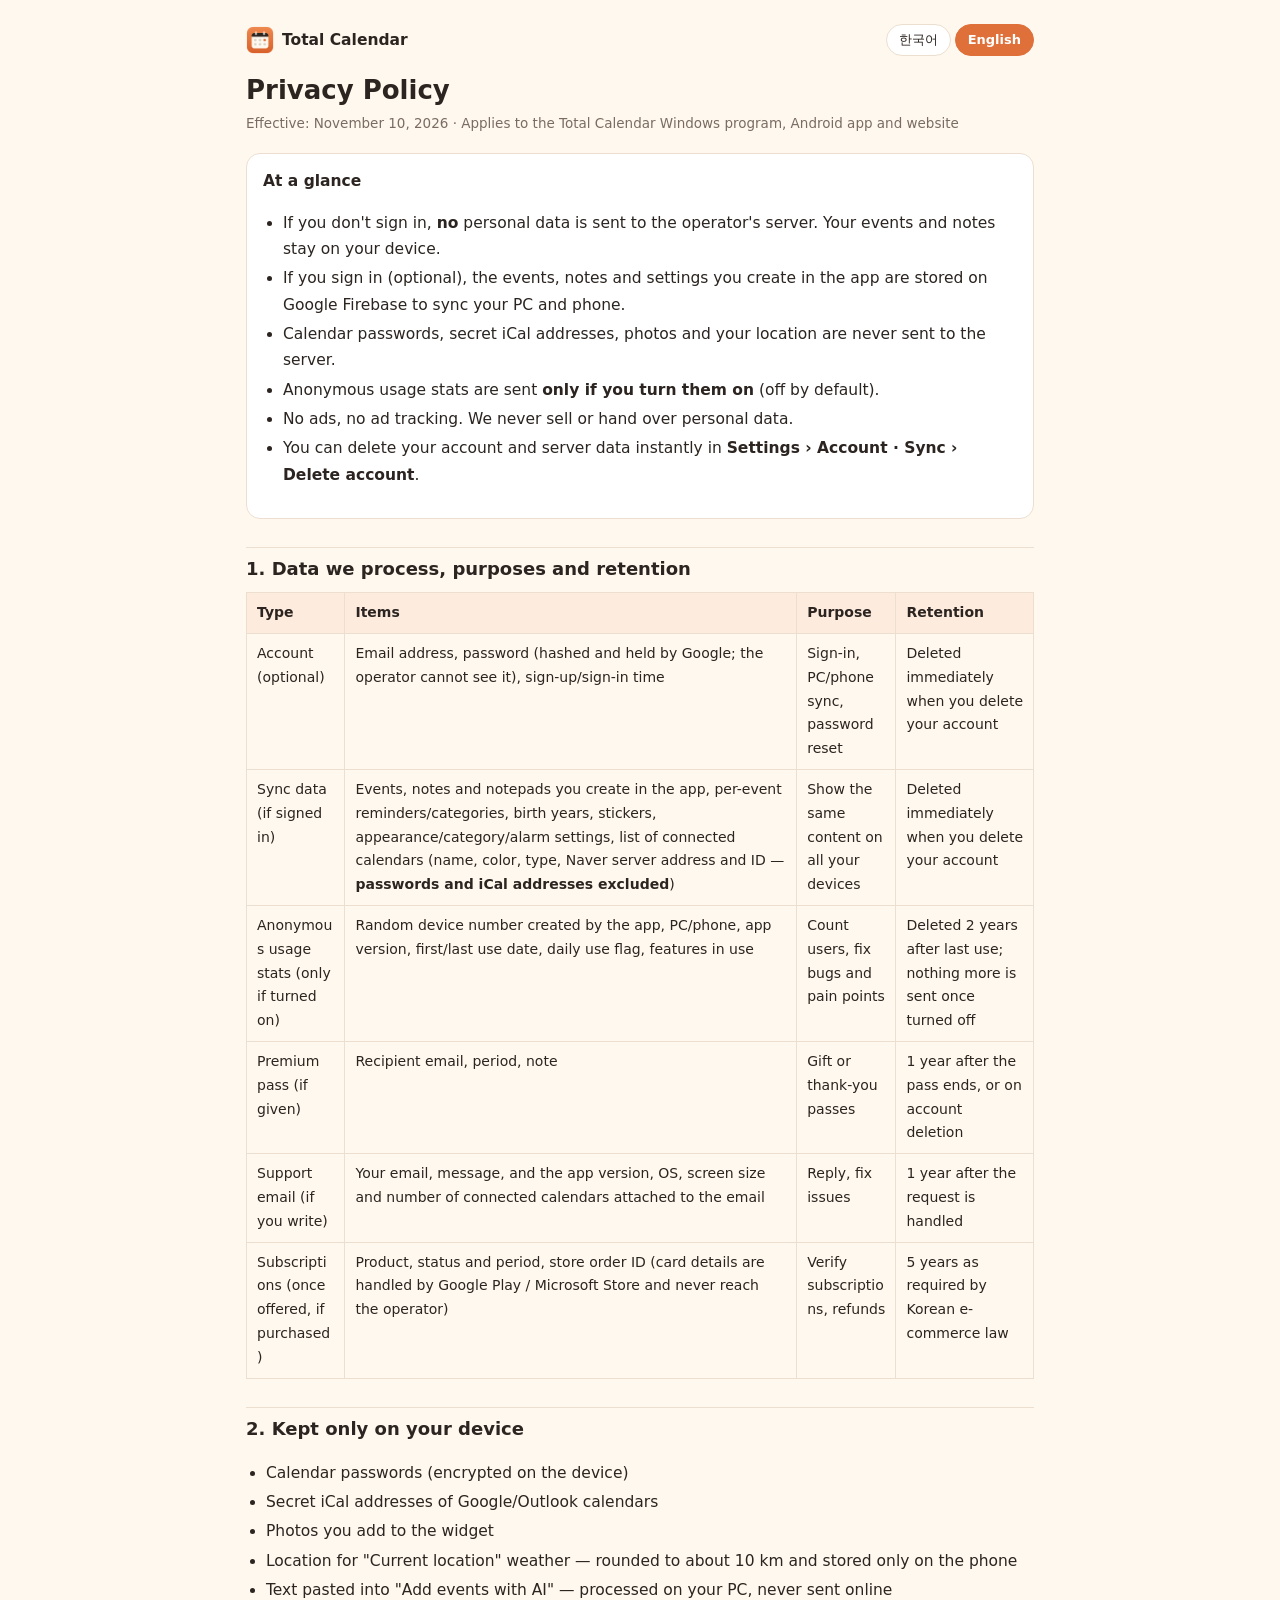
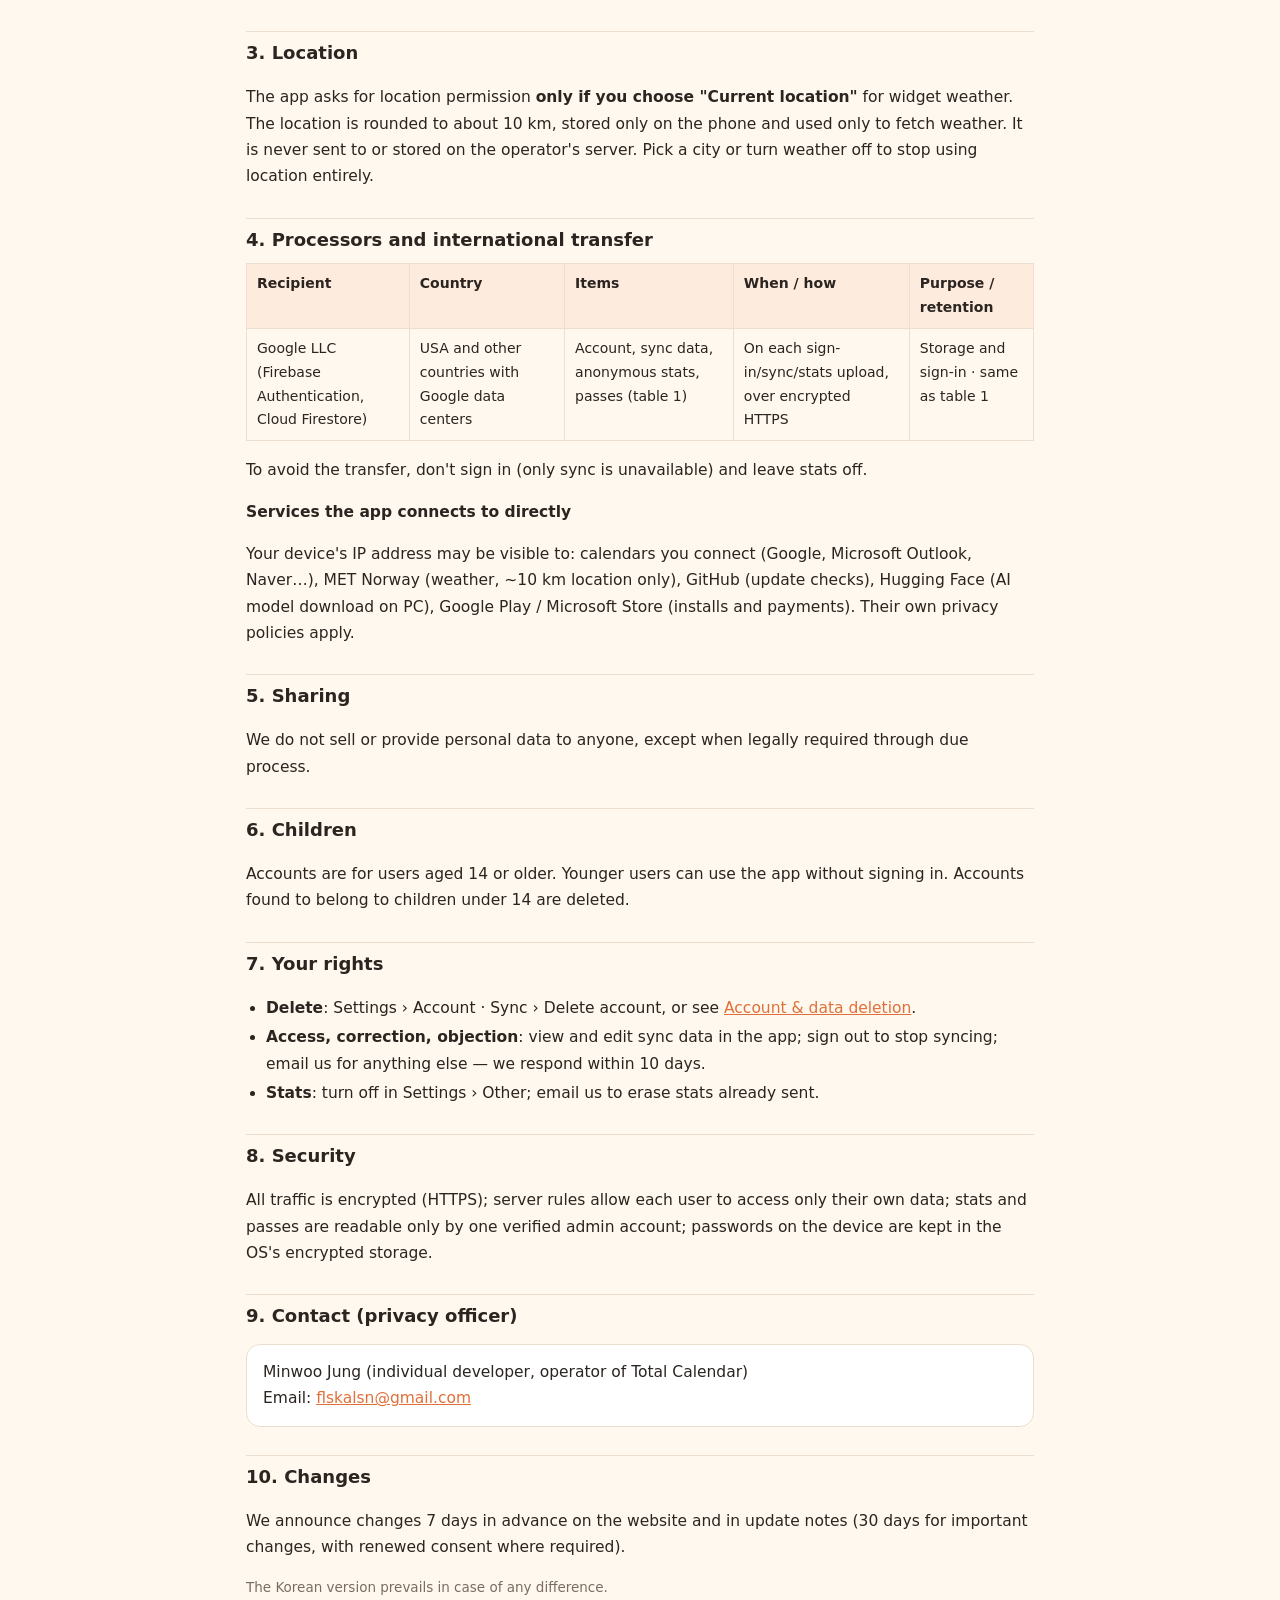
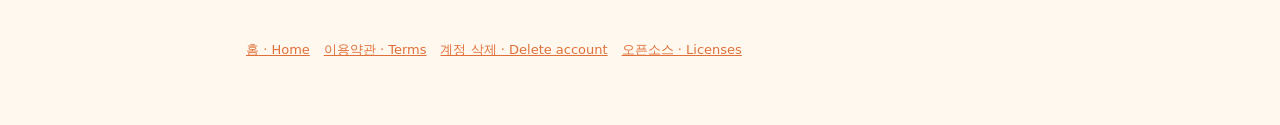
==== docs/privacy.html @ 37551807 "v1.9.39 / web 3.1.0: privacy policy, terms, deletion page, licenses; consent, account deletion, opt-" ====
<!doctype html>
<html lang="ko">
<head>
<meta charset="utf-8">
<meta name="viewport" content="width=device-width, initial-scale=1">
<title>개인정보 처리방침 · Total Calendar</title>
<link rel="icon" href="img/icon.png">
<link rel="stylesheet" href="policy.css">
</head>
<body>
<div class="wrap">
<header><a class="home" href="./"><img src="img/icon.png" alt="">Total Calendar</a><span class="sp"></span>
<div class="lang"><button type="button" data-set="ko">한국어</button><button type="button" data-set="en">English</button></div></header>

<!-- ============================== 한국어 ============================== -->
<article data-l="ko">
<h1>개인정보 처리방침</h1>
<p class="meta">시행일: 2026년 11월 10일 · 적용 대상: Total Calendar PC 프로그램(Windows), 휴대폰 앱(Android), 홈페이지</p>

<div class="card">
<b>한눈에 보기</b>
<ul>
<li>로그인하지 않으면 운영자 서버로 가는 개인정보는 <b>없습니다</b>. 일정·메모는 모두 내 기기 안에만 있어요.</li>
<li>로그인(선택)하면 PC·휴대폰을 맞추기 위해 내가 앱에서 만든 일정·메모·설정이 서버(Google Firebase)에 저장돼요.</li>
<li>캘린더 연결 비밀번호, iCal 비공개 주소, 사진, 위치는 서버로 보내지 않아요.</li>
<li>익명 사용 통계는 <b>직접 켠 경우에만</b> 보내요 (기본은 꺼짐).</li>
<li>광고와 광고 추적은 없고, 개인정보를 남에게 팔거나 넘기지 않아요.</li>
<li>앱 안 <b>설정 › 계정 · 동기화 › 계정 삭제</b>에서 언제든 계정과 서버 자료를 바로 지울 수 있어요.</li>
</ul>
</div>

<h2>1. 처리하는 개인정보와 목적, 보관 기간</h2>
<div class="tbl"><table class="stack">
<thead><tr><th>구분</th><th>항목</th><th>목적</th><th>보관 기간</th></tr></thead>
<tbody>
<tr><td data-h="구분">계정 (선택)</td><td data-h="항목">이메일 주소, 비밀번호(암호화되어 Google이 보관하며 운영자도 볼 수 없음), 가입·로그인 시각</td><td data-h="목적">로그인, PC·휴대폰 동기화, 비밀번호 찾기</td><td data-h="보관 기간">계정 삭제 시 즉시 삭제</td></tr>
<tr><td data-h="구분">동기화 자료 (로그인한 경우)</td><td data-h="항목">앱에서 직접 만든 일정·메모·메모장, 일정별 알림·카테고리, 태어난 해, 스티커, 꾸미기·카테고리·알람 설정, 캘린더 연결 목록(이름·색·종류, 네이버 연결의 서버 주소와 아이디 — <b>비밀번호와 iCal 주소는 제외</b>)</td><td data-h="목적">여러 기기에서 같은 내용을 보기</td><td data-h="보관 기간">계정 삭제 시 즉시 삭제</td></tr>
<tr><td data-h="구분">익명 사용 통계 (직접 켠 경우만)</td><td data-h="항목">앱이 만든 무작위 기기 번호, PC/휴대폰 구분, 앱 버전, 처음·마지막 사용 날짜, 날짜별 사용 여부, 켜 둔 기능(로그인 여부, 연결한 캘린더 종류, 알람 개수 등)</td><td data-h="목적">사용자 수 파악, 오류·불편 개선</td><td data-h="보관 기간">마지막 사용일로부터 2년 뒤 삭제, 끄면 그 뒤로는 보내지 않음</td></tr>
<tr><td data-h="구분">프리미엄 이용권 (받은 경우)</td><td data-h="항목">받는 사람 이메일, 이용 기간, 지급 메모</td><td data-h="목적">이벤트·감사 이용권 제공</td><td data-h="보관 기간">기간이 끝나고 1년 뒤 또는 계정 삭제 시 삭제</td></tr>
<tr><td data-h="구분">문의 메일 (보낸 경우)</td><td data-h="항목">보낸 사람 이메일, 내용, 메일에 자동으로 붙는 앱 버전·운영체제·화면 크기·연결한 캘린더 개수</td><td data-h="목적">답변, 오류 수정</td><td data-h="보관 기간">처리 완료 후 1년 뒤 삭제</td></tr>
<tr><td data-h="구분">유료 구독 (도입 후, 구매한 경우)</td><td data-h="항목">구독 상품, 구독 상태·기간, 스토어가 주는 주문 번호 (카드 번호 등 결제 정보는 Google Play·Microsoft Store가 처리하며 운영자는 받지 않음)</td><td data-h="목적">구독 확인, 환불 처리</td><td data-h="보관 기간">전자상거래법에 따라 5년</td></tr>
</tbody></table></div>

<h2>2. 서버로 보내지 않는 정보 (내 기기 안에만)</h2>
<ul>
<li>네이버 등 캘린더 연결 비밀번호 — 기기 안에서 암호화해 보관</li>
<li>Google·Outlook iCal 비공개 주소 — 그 주소만 알면 일정을 볼 수 있어서 서버에 올리지 않아요 (기기마다 한 번씩 넣어요)</li>
<li>위젯에 넣은 사진</li>
<li>'현재 위치' 날씨를 고른 경우의 위치 — 약 10km 단위(소수 첫째 자리)로 줄여서 기기 안에만 저장</li>
<li>'AI로 일정 등록'에 붙여넣은 글 — PC 안에서만 처리, 인터넷으로 보내지 않음</li>
</ul>

<h2>3. 위치정보</h2>
<p>휴대폰 위젯에서 날씨 지역을 <b>'현재 위치'로 직접 고른 경우에만</b> 위치 권한을 요청해요. 받은 위치는 약 10km 단위로 줄여 휴대폰 안에만 저장하고, 그 지역의 날씨를 받아 오는 데만 써요. 운영자 서버에는 보내지도 저장하지도 않아요. 날씨 지역을 도시로 고르거나 날씨를 끄면 위치를 전혀 쓰지 않아요. 휴대폰 설정에서 권한을 언제든 끌 수 있어요.</p>

<h2>4. 처리 위탁과 국외 이전</h2>
<p>로그인·동기화·통계·이용권 기능을 위해 아래 업체의 서비스를 써요. 이 정보는 국외 서버에 저장될 수 있어요.</p>
<div class="tbl"><table class="stack">
<thead><tr><th>받는 곳</th><th>이전되는 나라</th><th>항목</th><th>시기·방법</th><th>목적·보관 기간</th></tr></thead>
<tbody>
<tr><td data-h="받는 곳">Google LLC (Firebase Authentication, Cloud Firestore)<br><span class="note">연락처: firebase.google.com/support</span></td><td data-h="이전되는 나라">미국 등 Google 데이터센터 소재 국가</td><td data-h="항목">1번 표의 계정, 동기화 자료, 익명 사용 통계, 이용권</td><td data-h="시기·방법">로그인·동기화·통계 전송 때마다 암호화된 인터넷 통신(HTTPS)으로</td><td data-h="목적·보관 기간">저장·로그인 처리 · 1번 표의 보관 기간과 같음</td></tr>
</tbody></table></div>
<p>국외 이전을 원하지 않으면 로그인하지 않고(동기화만 쓸 수 없고 나머지 기능은 그대로), 익명 통계를 켜지 않으면 돼요.</p>

<h3>운영자를 거치지 않고 앱이 직접 연결하는 곳</h3>
<p>아래 서비스에는 앱이 직접 연결하며, 연결할 때 기기의 IP 주소 등 통신 정보가 그 서비스에 전달될 수 있어요. 각 서비스의 개인정보 처리방침이 적용돼요.</p>
<ul>
<li>사용자가 연결한 캘린더(Google·Microsoft Outlook·네이버 등) — 일정 읽기·쓰기</li>
<li>MET Norway (노르웨이 기상청, api.met.no) — 날씨 조회 (약 10km 단위 위치만)</li>
<li>GitHub (Microsoft) — 새 버전 확인·내려받기</li>
<li>Hugging Face — PC에서 AI 모델을 직접 내려받을 때</li>
<li>Google Play·Microsoft Store — 앱 설치와 결제(도입 시)</li>
</ul>

<h2>5. 제3자 제공</h2>
<p>개인정보를 다른 사람이나 회사에 제공하거나 팔지 않아요. 법에 따라 수사기관 등이 정당한 절차로 요구하는 경우만 예외예요.</p>

<h2>6. 만 14세 미만</h2>
<p>계정 가입은 만 14세 이상만 할 수 있어요. 만 14세 미만은 로그인 없이(동기화 없이) 이용해 주세요. 만 14세 미만의 계정이 확인되면 지체 없이 삭제해요.</p>

<h2>7. 내 권리와 행사 방법</h2>
<ul>
<li><b>삭제</b>: 앱 안 <b>설정 › 계정 · 동기화 › 계정 삭제</b>에서 바로 지울 수 있어요. 앱을 쓸 수 없으면 <a href="delete.html">계정·자료 삭제 안내</a>를 봐 주세요.</li>
<li><b>열람·정정·처리 정지</b>: 동기화 자료는 앱에서 직접 보고 고칠 수 있고, 로그아웃하면 동기화가 멈춰요. 그 밖의 요청은 아래 메일로 보내 주세요. 10일 안에 처리하고 결과를 알려 드려요.</li>
<li><b>익명 통계 중지</b>: 설정 › 기타에서 끄면 그 뒤로 보내지 않아요. 이미 보낸 기록 삭제를 원하면 메일로 알려 주세요.</li>
</ul>

<h2>8. 파기</h2>
<p>보관 기간이 끝나거나 삭제를 요청하면 지체 없이 서버에서 지우며, 지운 자료는 되살릴 수 없어요. 법에 따라 보관해야 하는 정보(유료 결제 기록)는 따로 분리해 그 기간만 보관해요.</p>

<h2>9. 안전 조치</h2>
<ul>
<li>모든 통신은 암호화(HTTPS)</li>
<li>서버 접근 규칙으로 본인 자료는 본인만 읽고 쓸 수 있게 제한, 통계·이용권 열람은 인증된 관리자 계정 1개로 제한</li>
<li>기기 안 비밀번호는 운영체제의 암호화 저장소에 보관</li>
</ul>

<h2>10. 자동 수집 장치</h2>
<p>앱은 광고 식별자나 쿠키를 쓰지 않아요. 홈페이지는 GitHub Pages로 운영되며, 운영자는 방문 기록을 따로 모으지 않아요(GitHub가 보안을 위해 접속 기록을 남길 수 있어요).</p>

<h2>11. 개인정보 보호책임자</h2>
<div class="card">성명: 정민우 (개인 개발자, Total Calendar 운영자)<br>이메일: <a href="mailto:flskalsn@gmail.com">flskalsn@gmail.com</a></div>
<p>개인정보 침해에 대한 상담이 필요하면 아래 기관에도 문의할 수 있어요.</p>
<ul class="note">
<li>개인정보침해신고센터 (privacy.kisa.or.kr / 국번 없이 118)</li>
<li>개인정보분쟁조정위원회 (kopico.go.kr / 1833-6972)</li>
<li>대검찰청 (spo.go.kr / 1301), 경찰청 (ecrm.police.go.kr / 182)</li>
</ul>

<h2>12. 방침 변경</h2>
<p>이 방침을 바꾸면 시행 7일 전에 홈페이지와 앱 업데이트 안내로 알려 드려요. 수집 항목이 늘어나는 등 중요한 변경은 30일 전에 알리고, 필요하면 다시 동의를 받아요.</p>
</article>

<!-- ============================== English ============================== -->
<article data-l="en">
<h1>Privacy Policy</h1>
<p class="meta">Effective: November 10, 2026 · Applies to the Total Calendar Windows program, Android app and website</p>

<div class="card">
<b>At a glance</b>
<ul>
<li>If you don't sign in, <b>no</b> personal data is sent to the operator's server. Your events and notes stay on your device.</li>
<li>If you sign in (optional), the events, notes and settings you create in the app are stored on Google Firebase to sync your PC and phone.</li>
<li>Calendar passwords, secret iCal addresses, photos and your location are never sent to the server.</li>
<li>Anonymous usage stats are sent <b>only if you turn them on</b> (off by default).</li>
<li>No ads, no ad tracking. We never sell or hand over personal data.</li>
<li>You can delete your account and server data instantly in <b>Settings › Account · Sync › Delete account</b>.</li>
</ul>
</div>

<h2>1. Data we process, purposes and retention</h2>
<div class="tbl"><table class="stack">
<thead><tr><th>Type</th><th>Items</th><th>Purpose</th><th>Retention</th></tr></thead>
<tbody>
<tr><td data-h="Type">Account (optional)</td><td data-h="Items">Email address, password (hashed and held by Google; the operator cannot see it), sign-up/sign-in time</td><td data-h="Purpose">Sign-in, PC/phone sync, password reset</td><td data-h="Retention">Deleted immediately when you delete your account</td></tr>
<tr><td data-h="Type">Sync data (if signed in)</td><td data-h="Items">Events, notes and notepads you create in the app, per-event reminders/categories, birth years, stickers, appearance/category/alarm settings, list of connected calendars (name, color, type, Naver server address and ID — <b>passwords and iCal addresses excluded</b>)</td><td data-h="Purpose">Show the same content on all your devices</td><td data-h="Retention">Deleted immediately when you delete your account</td></tr>
<tr><td data-h="Type">Anonymous usage stats (only if turned on)</td><td data-h="Items">Random device number created by the app, PC/phone, app version, first/last use date, daily use flag, features in use</td><td data-h="Purpose">Count users, fix bugs and pain points</td><td data-h="Retention">Deleted 2 years after last use; nothing more is sent once turned off</td></tr>
<tr><td data-h="Type">Premium pass (if given)</td><td data-h="Items">Recipient email, period, note</td><td data-h="Purpose">Gift or thank-you passes</td><td data-h="Retention">1 year after the pass ends, or on account deletion</td></tr>
<tr><td data-h="Type">Support email (if you write)</td><td data-h="Items">Your email, message, and the app version, OS, screen size and number of connected calendars attached to the email</td><td data-h="Purpose">Reply, fix issues</td><td data-h="Retention">1 year after the request is handled</td></tr>
<tr><td data-h="Type">Subscriptions (once offered, if purchased)</td><td data-h="Items">Product, status and period, store order ID (card details are handled by Google Play / Microsoft Store and never reach the operator)</td><td data-h="Purpose">Verify subscriptions, refunds</td><td data-h="Retention">5 years as required by Korean e-commerce law</td></tr>
</tbody></table></div>

<h2>2. Kept only on your device</h2>
<ul>
<li>Calendar passwords (encrypted on the device)</li>
<li>Secret iCal addresses of Google/Outlook calendars</li>
<li>Photos you add to the widget</li>
<li>Location for "Current location" weather — rounded to about 10 km and stored only on the phone</li>
<li>Text pasted into "Add events with AI" — processed on your PC, never sent online</li>
</ul>

<h2>3. Location</h2>
<p>The app asks for location permission <b>only if you choose "Current location"</b> for widget weather. The location is rounded to about 10 km, stored only on the phone and used only to fetch weather. It is never sent to or stored on the operator's server. Pick a city or turn weather off to stop using location entirely.</p>

<h2>4. Processors and international transfer</h2>
<div class="tbl"><table class="stack">
<thead><tr><th>Recipient</th><th>Country</th><th>Items</th><th>When / how</th><th>Purpose / retention</th></tr></thead>
<tbody>
<tr><td data-h="Recipient">Google LLC (Firebase Authentication, Cloud Firestore)</td><td data-h="Country">USA and other countries with Google data centers</td><td data-h="Items">Account, sync data, anonymous stats, passes (table 1)</td><td data-h="When / how">On each sign-in/sync/stats upload, over encrypted HTTPS</td><td data-h="Purpose / retention">Storage and sign-in · same as table 1</td></tr>
</tbody></table></div>
<p>To avoid the transfer, don't sign in (only sync is unavailable) and leave stats off.</p>
<h3>Services the app connects to directly</h3>
<p>Your device's IP address may be visible to: calendars you connect (Google, Microsoft Outlook, Naver…), MET Norway (weather, ~10 km location only), GitHub (update checks), Hugging Face (AI model download on PC), Google Play / Microsoft Store (installs and payments). Their own privacy policies apply.</p>

<h2>5. Sharing</h2>
<p>We do not sell or provide personal data to anyone, except when legally required through due process.</p>
<h2>6. Children</h2>
<p>Accounts are for users aged 14 or older. Younger users can use the app without signing in. Accounts found to belong to children under 14 are deleted.</p>
<h2>7. Your rights</h2>
<ul>
<li><b>Delete</b>: Settings › Account · Sync › Delete account, or see <a href="delete.html">Account &amp; data deletion</a>.</li>
<li><b>Access, correction, objection</b>: view and edit sync data in the app; sign out to stop syncing; email us for anything else — we respond within 10 days.</li>
<li><b>Stats</b>: turn off in Settings › Other; email us to erase stats already sent.</li>
</ul>
<h2>8. Security</h2>
<p>All traffic is encrypted (HTTPS); server rules allow each user to access only their own data; stats and passes are readable only by one verified admin account; passwords on the device are kept in the OS's encrypted storage.</p>
<h2>9. Contact (privacy officer)</h2>
<div class="card">Minwoo Jung (individual developer, operator of Total Calendar)<br>Email: <a href="mailto:flskalsn@gmail.com">flskalsn@gmail.com</a></div>
<h2>10. Changes</h2>
<p>We announce changes 7 days in advance on the website and in update notes (30 days for important changes, with renewed consent where required).</p>
<p class="note">The Korean version prevails in case of any difference.</p>
</article>

<footer><a href="./">홈 · Home</a><a href="terms.html">이용약관 · Terms</a><a href="delete.html">계정 삭제 · Delete account</a><a href="licenses.html">오픈소스 · Licenses</a></footer>
</div>
<script src="policy.js"></script>
</body>
</html>
---- docs/policy.css ----
:root{--bg:#FFF8EE;--card:#fff;--ink:#2B2420;--sub:#7a6c62;--line:#ecdfcf;--acc:#E0703A}
@media (prefers-color-scheme:dark){:root:not([data-theme="light"]){--bg:#1f1b18;--card:#2a2522;--ink:#f3ece4;--sub:#b5a89c;--line:#3b342f}}
*{box-sizing:border-box}html{-webkit-text-size-adjust:100%}
body{margin:0;background:var(--bg);color:var(--ink);font-family:"Pretendard Variable",Pretendard,"Noto Sans KR",system-ui,sans-serif;line-height:1.7;font-size:15.5px}
.wrap{max-width:820px;margin:0 auto;padding:24px 16px 64px}
header{display:flex;align-items:center;gap:10px;flex-wrap:wrap;margin-bottom:8px}
header a.home{display:flex;align-items:center;gap:8px;color:inherit;text-decoration:none;font-weight:800}
header img{width:28px;height:28px;border-radius:8px}
.sp{flex:1}
.lang{display:flex;gap:4px}.lang button{border:1px solid var(--line);background:var(--card);color:var(--ink);border-radius:999px;padding:4px 12px;font:inherit;font-size:13px;cursor:pointer}
.lang button.on{background:var(--acc);border-color:var(--acc);color:#fff;font-weight:700}
h1{font-size:26px;margin:18px 0 4px;line-height:1.3}
.meta{color:var(--sub);font-size:13.5px;margin:0 0 18px}
h2{font-size:18px;margin:28px 0 8px;padding-top:6px;border-top:1px solid var(--line)}
h3{font-size:15.5px;margin:16px 0 4px}
.card{background:var(--card);border:1px solid var(--line);border-radius:14px;padding:14px 16px;margin:12px 0}
.tbl{width:100%;overflow-x:auto}
table{border-collapse:collapse;width:100%;font-size:14px;min-width:0}
th,td{border:1px solid var(--line);padding:8px 10px;vertical-align:top;text-align:left;word-break:keep-all;overflow-wrap:anywhere}
th{background:color-mix(in srgb,var(--acc) 9%,transparent);font-weight:700}
@media (max-width:620px){table.stack,table.stack tbody,table.stack tr,table.stack td{display:block;width:100%}table.stack thead{display:none}table.stack tr{border:1px solid var(--line);border-radius:10px;margin:0 0 10px;overflow:hidden}table.stack td{border:0;border-bottom:1px solid var(--line)}table.stack td:last-child{border-bottom:0}table.stack td::before{content:attr(data-h);display:block;font-size:12px;color:var(--sub);font-weight:700}}
ul,ol{padding-left:20px}li{margin:3px 0}
a{color:var(--acc)}
.note{color:var(--sub);font-size:13.5px}
.big{display:inline-block;background:var(--acc);color:#fff;text-decoration:none;font-weight:700;border-radius:12px;padding:10px 18px;margin:6px 0}
footer{margin-top:40px;color:var(--sub);font-size:13px;display:flex;gap:14px;flex-wrap:wrap}
[data-l]{display:none}[data-l].show{display:block}
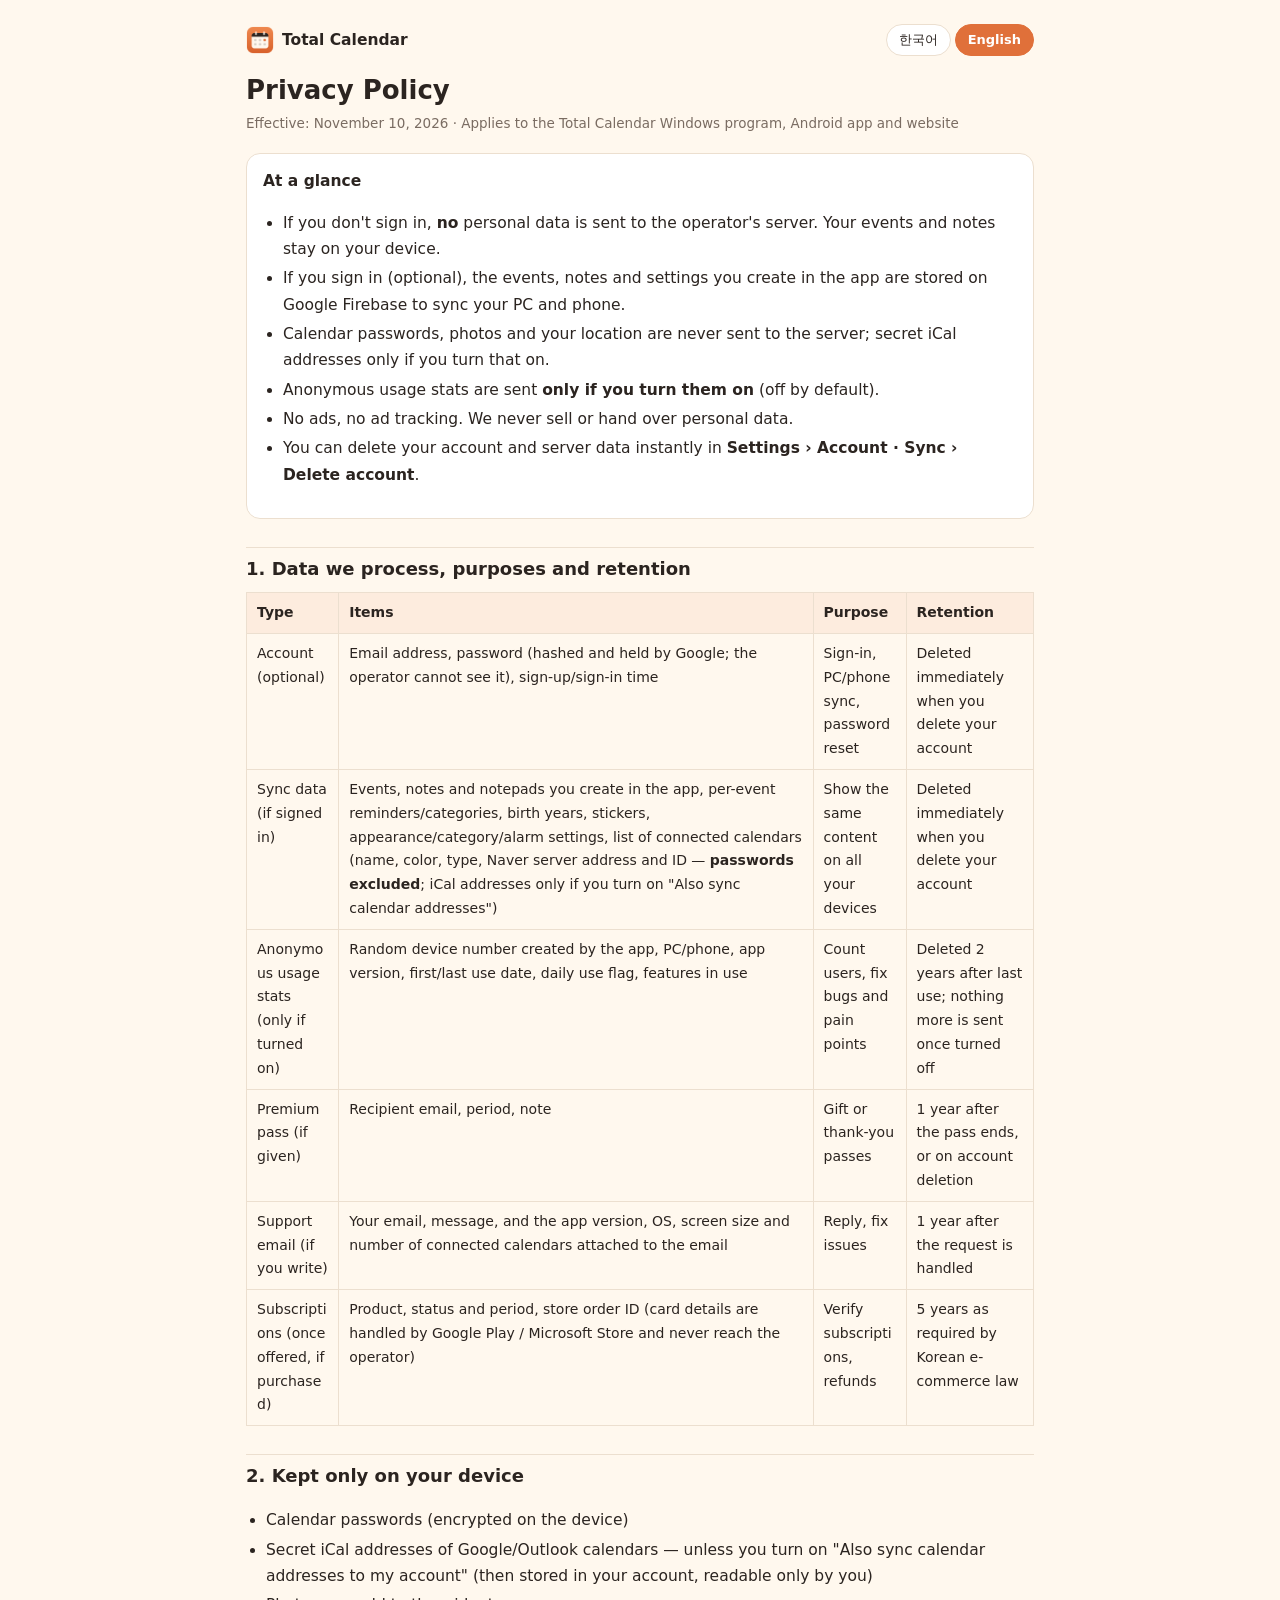
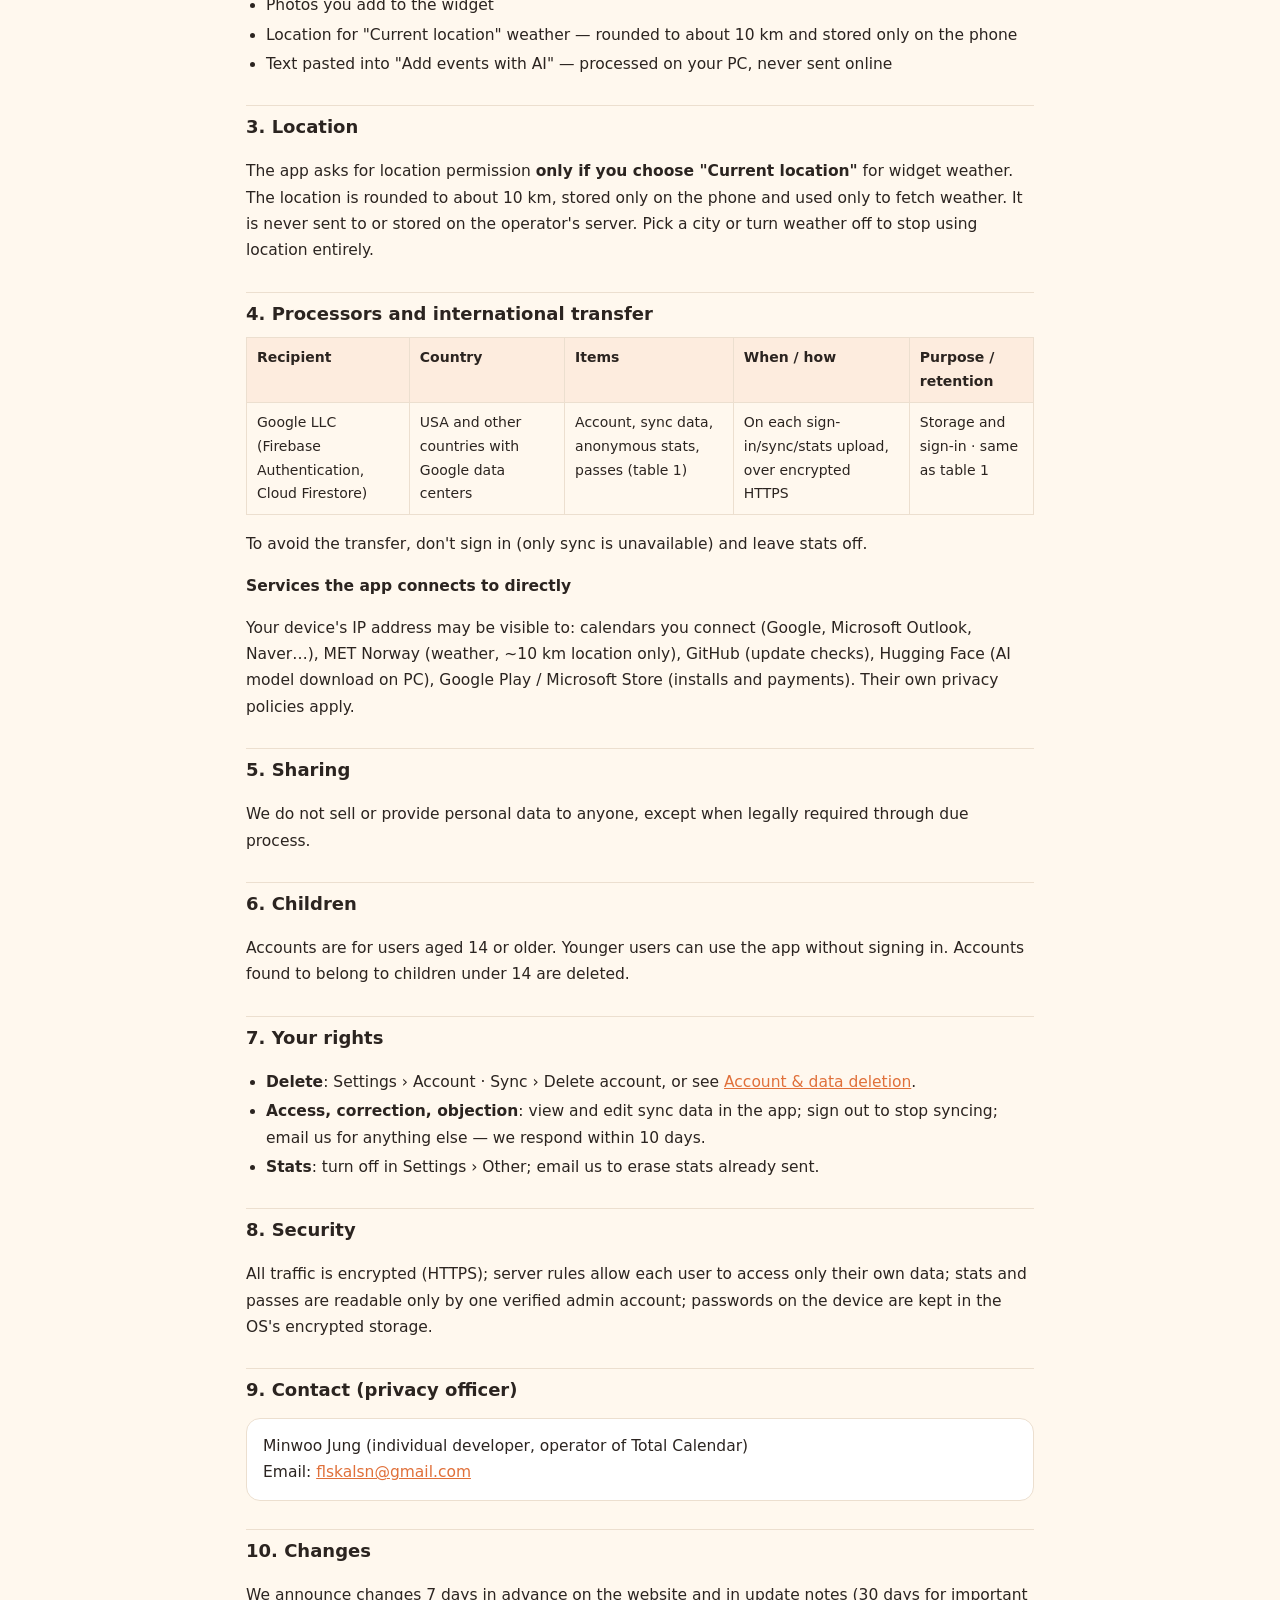
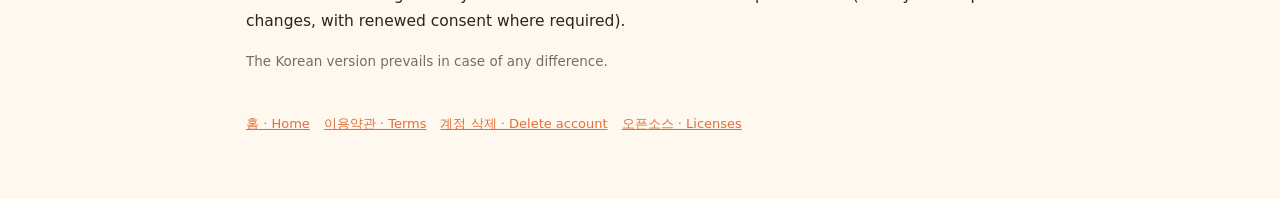
==== commit d74f7f7b: "v1.9.40 / web 3.1.1: optional calendar address sync; privacy policy updated Co-Authored-By: Claude O" ====
--- a/docs/privacy.html
+++ b/docs/privacy.html
@@ -22,7 +22,7 @@
 <ul>
 <li>로그인하지 않으면 운영자 서버로 가는 개인정보는 <b>없습니다</b>. 일정·메모는 모두 내 기기 안에만 있어요.</li>
 <li>로그인(선택)하면 PC·휴대폰을 맞추기 위해 내가 앱에서 만든 일정·메모·설정이 서버(Google Firebase)에 저장돼요.</li>
-<li>캘린더 연결 비밀번호, iCal 비공개 주소, 사진, 위치는 서버로 보내지 않아요.</li>
+<li>캘린더 연결 비밀번호, 사진, 위치는 서버로 보내지 않아요. iCal 비공개 주소도 직접 켜지 않으면 보내지 않아요.</li>
 <li>익명 사용 통계는 <b>직접 켠 경우에만</b> 보내요 (기본은 꺼짐).</li>
 <li>광고와 광고 추적은 없고, 개인정보를 남에게 팔거나 넘기지 않아요.</li>
 <li>앱 안 <b>설정 › 계정 · 동기화 › 계정 삭제</b>에서 언제든 계정과 서버 자료를 바로 지울 수 있어요.</li>
@@ -34,7 +34,7 @@
 <thead><tr><th>구분</th><th>항목</th><th>목적</th><th>보관 기간</th></tr></thead>
 <tbody>
 <tr><td data-h="구분">계정 (선택)</td><td data-h="항목">이메일 주소, 비밀번호(암호화되어 Google이 보관하며 운영자도 볼 수 없음), 가입·로그인 시각</td><td data-h="목적">로그인, PC·휴대폰 동기화, 비밀번호 찾기</td><td data-h="보관 기간">계정 삭제 시 즉시 삭제</td></tr>
-<tr><td data-h="구분">동기화 자료 (로그인한 경우)</td><td data-h="항목">앱에서 직접 만든 일정·메모·메모장, 일정별 알림·카테고리, 태어난 해, 스티커, 꾸미기·카테고리·알람 설정, 캘린더 연결 목록(이름·색·종류, 네이버 연결의 서버 주소와 아이디 — <b>비밀번호와 iCal 주소는 제외</b>)</td><td data-h="목적">여러 기기에서 같은 내용을 보기</td><td data-h="보관 기간">계정 삭제 시 즉시 삭제</td></tr>
+<tr><td data-h="구분">동기화 자료 (로그인한 경우)</td><td data-h="항목">앱에서 직접 만든 일정·메모·메모장, 일정별 알림·카테고리, 태어난 해, 스티커, 꾸미기·카테고리·알람 설정, 캘린더 연결 목록(이름·색·종류, 네이버 연결의 서버 주소와 아이디 — <b>비밀번호는 제외</b>, iCal 주소는 '캘린더 주소도 내 계정으로 동기화'를 직접 켠 경우에만 포함)</td><td data-h="목적">여러 기기에서 같은 내용을 보기</td><td data-h="보관 기간">계정 삭제 시 즉시 삭제</td></tr>
 <tr><td data-h="구분">익명 사용 통계 (직접 켠 경우만)</td><td data-h="항목">앱이 만든 무작위 기기 번호, PC/휴대폰 구분, 앱 버전, 처음·마지막 사용 날짜, 날짜별 사용 여부, 켜 둔 기능(로그인 여부, 연결한 캘린더 종류, 알람 개수 등)</td><td data-h="목적">사용자 수 파악, 오류·불편 개선</td><td data-h="보관 기간">마지막 사용일로부터 2년 뒤 삭제, 끄면 그 뒤로는 보내지 않음</td></tr>
 <tr><td data-h="구분">프리미엄 이용권 (받은 경우)</td><td data-h="항목">받는 사람 이메일, 이용 기간, 지급 메모</td><td data-h="목적">이벤트·감사 이용권 제공</td><td data-h="보관 기간">기간이 끝나고 1년 뒤 또는 계정 삭제 시 삭제</td></tr>
 <tr><td data-h="구분">문의 메일 (보낸 경우)</td><td data-h="항목">보낸 사람 이메일, 내용, 메일에 자동으로 붙는 앱 버전·운영체제·화면 크기·연결한 캘린더 개수</td><td data-h="목적">답변, 오류 수정</td><td data-h="보관 기간">처리 완료 후 1년 뒤 삭제</td></tr>
@@ -44,7 +44,7 @@
 <h2>2. 서버로 보내지 않는 정보 (내 기기 안에만)</h2>
 <ul>
 <li>네이버 등 캘린더 연결 비밀번호 — 기기 안에서 암호화해 보관</li>
-<li>Google·Outlook iCal 비공개 주소 — 그 주소만 알면 일정을 볼 수 있어서 서버에 올리지 않아요 (기기마다 한 번씩 넣어요)</li>
+<li>Google·Outlook iCal 비공개 주소 — 그 주소만 알면 일정을 볼 수 있어서 기본으로는 서버에 올리지 않아요. 설정에서 '캘린더 주소도 내 계정으로 동기화'를 켠 경우에만 내 계정(본인만 읽기 가능)에 저장돼요</li>
 <li>위젯에 넣은 사진</li>
 <li>'현재 위치' 날씨를 고른 경우의 위치 — 약 10km 단위(소수 첫째 자리)로 줄여서 기기 안에만 저장</li>
 <li>'AI로 일정 등록'에 붙여넣은 글 — PC 안에서만 처리, 인터넷으로 보내지 않음</li>
@@ -121,7 +121,7 @@
 <ul>
 <li>If you don't sign in, <b>no</b> personal data is sent to the operator's server. Your events and notes stay on your device.</li>
 <li>If you sign in (optional), the events, notes and settings you create in the app are stored on Google Firebase to sync your PC and phone.</li>
-<li>Calendar passwords, secret iCal addresses, photos and your location are never sent to the server.</li>
+<li>Calendar passwords, photos and your location are never sent to the server; secret iCal addresses only if you turn that on.</li>
 <li>Anonymous usage stats are sent <b>only if you turn them on</b> (off by default).</li>
 <li>No ads, no ad tracking. We never sell or hand over personal data.</li>
 <li>You can delete your account and server data instantly in <b>Settings › Account · Sync › Delete account</b>.</li>
@@ -133,7 +133,7 @@
 <thead><tr><th>Type</th><th>Items</th><th>Purpose</th><th>Retention</th></tr></thead>
 <tbody>
 <tr><td data-h="Type">Account (optional)</td><td data-h="Items">Email address, password (hashed and held by Google; the operator cannot see it), sign-up/sign-in time</td><td data-h="Purpose">Sign-in, PC/phone sync, password reset</td><td data-h="Retention">Deleted immediately when you delete your account</td></tr>
-<tr><td data-h="Type">Sync data (if signed in)</td><td data-h="Items">Events, notes and notepads you create in the app, per-event reminders/categories, birth years, stickers, appearance/category/alarm settings, list of connected calendars (name, color, type, Naver server address and ID — <b>passwords and iCal addresses excluded</b>)</td><td data-h="Purpose">Show the same content on all your devices</td><td data-h="Retention">Deleted immediately when you delete your account</td></tr>
+<tr><td data-h="Type">Sync data (if signed in)</td><td data-h="Items">Events, notes and notepads you create in the app, per-event reminders/categories, birth years, stickers, appearance/category/alarm settings, list of connected calendars (name, color, type, Naver server address and ID — <b>passwords excluded</b>; iCal addresses only if you turn on "Also sync calendar addresses")</td><td data-h="Purpose">Show the same content on all your devices</td><td data-h="Retention">Deleted immediately when you delete your account</td></tr>
 <tr><td data-h="Type">Anonymous usage stats (only if turned on)</td><td data-h="Items">Random device number created by the app, PC/phone, app version, first/last use date, daily use flag, features in use</td><td data-h="Purpose">Count users, fix bugs and pain points</td><td data-h="Retention">Deleted 2 years after last use; nothing more is sent once turned off</td></tr>
 <tr><td data-h="Type">Premium pass (if given)</td><td data-h="Items">Recipient email, period, note</td><td data-h="Purpose">Gift or thank-you passes</td><td data-h="Retention">1 year after the pass ends, or on account deletion</td></tr>
 <tr><td data-h="Type">Support email (if you write)</td><td data-h="Items">Your email, message, and the app version, OS, screen size and number of connected calendars attached to the email</td><td data-h="Purpose">Reply, fix issues</td><td data-h="Retention">1 year after the request is handled</td></tr>
@@ -143,7 +143,7 @@
 <h2>2. Kept only on your device</h2>
 <ul>
 <li>Calendar passwords (encrypted on the device)</li>
-<li>Secret iCal addresses of Google/Outlook calendars</li>
+<li>Secret iCal addresses of Google/Outlook calendars — unless you turn on "Also sync calendar addresses to my account" (then stored in your account, readable only by you)</li>
 <li>Photos you add to the widget</li>
 <li>Location for "Current location" weather — rounded to about 10 km and stored only on the phone</li>
 <li>Text pasted into "Add events with AI" — processed on your PC, never sent online</li>
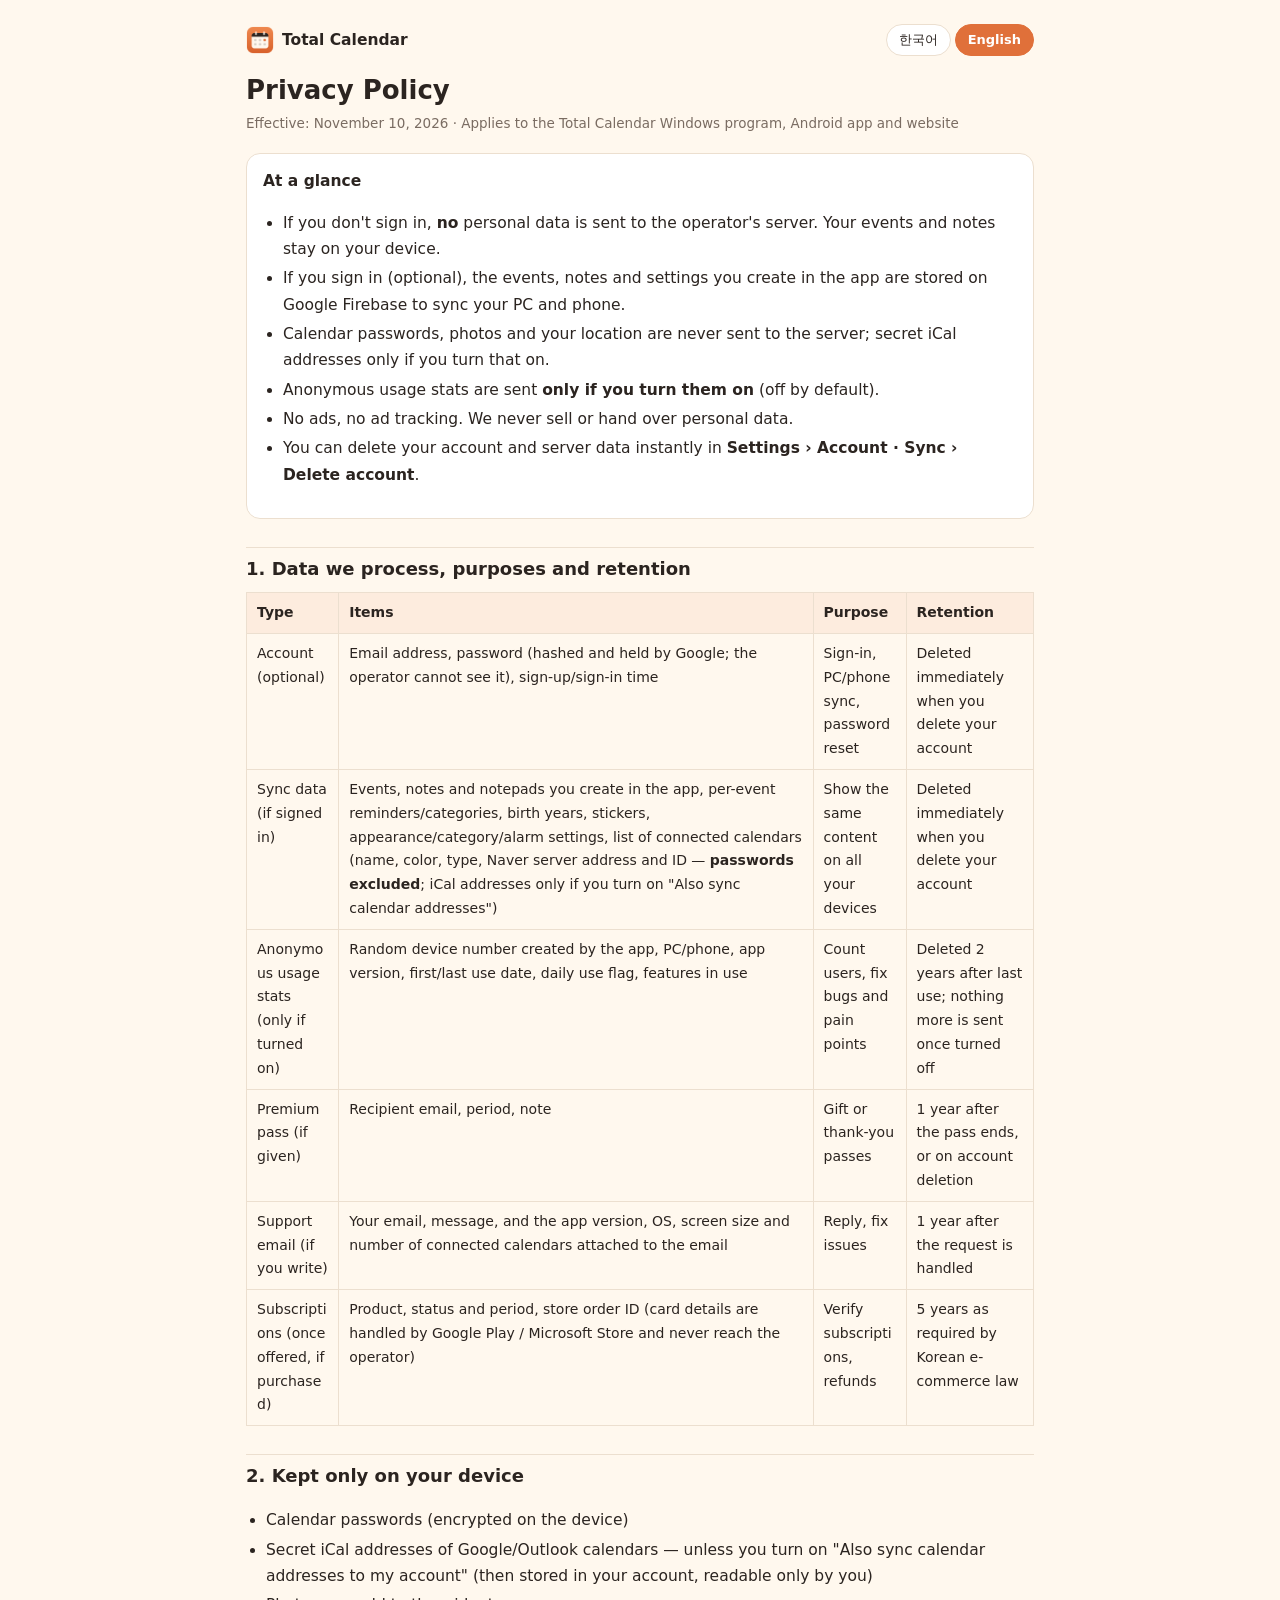
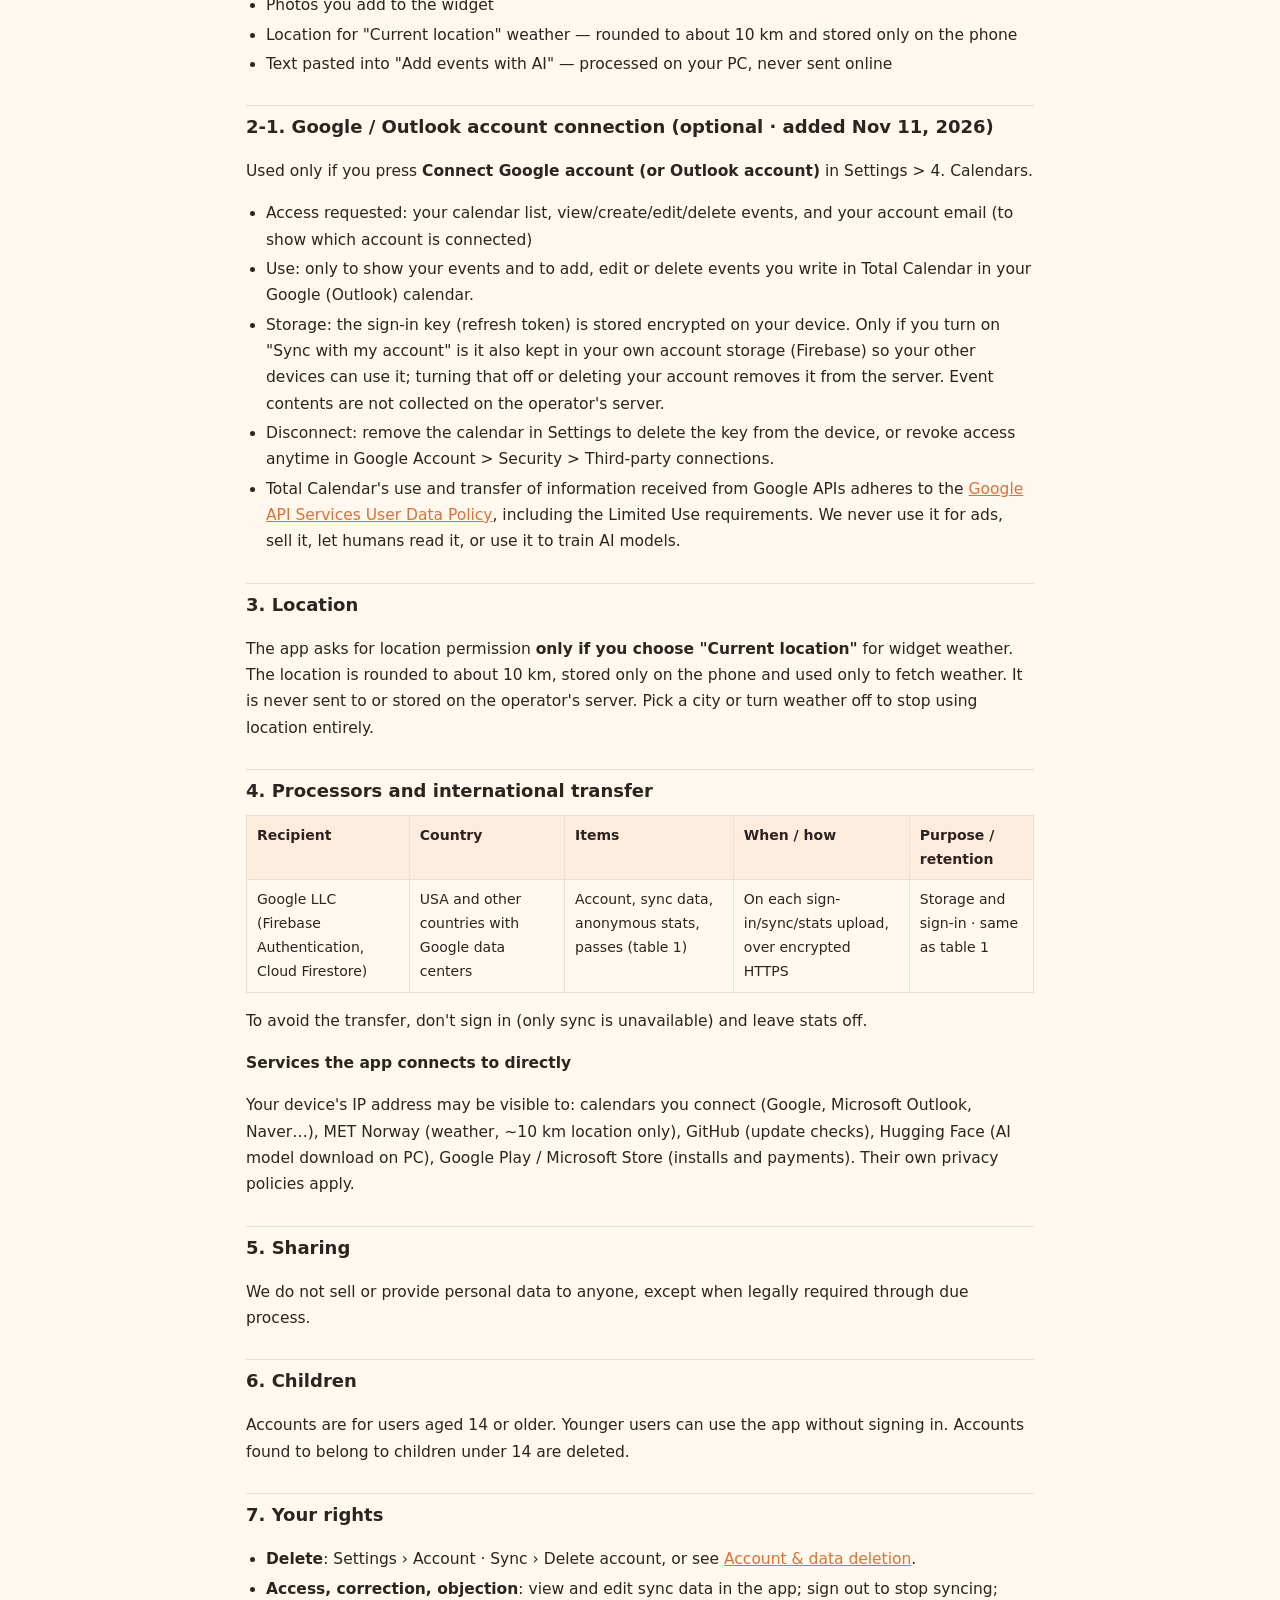
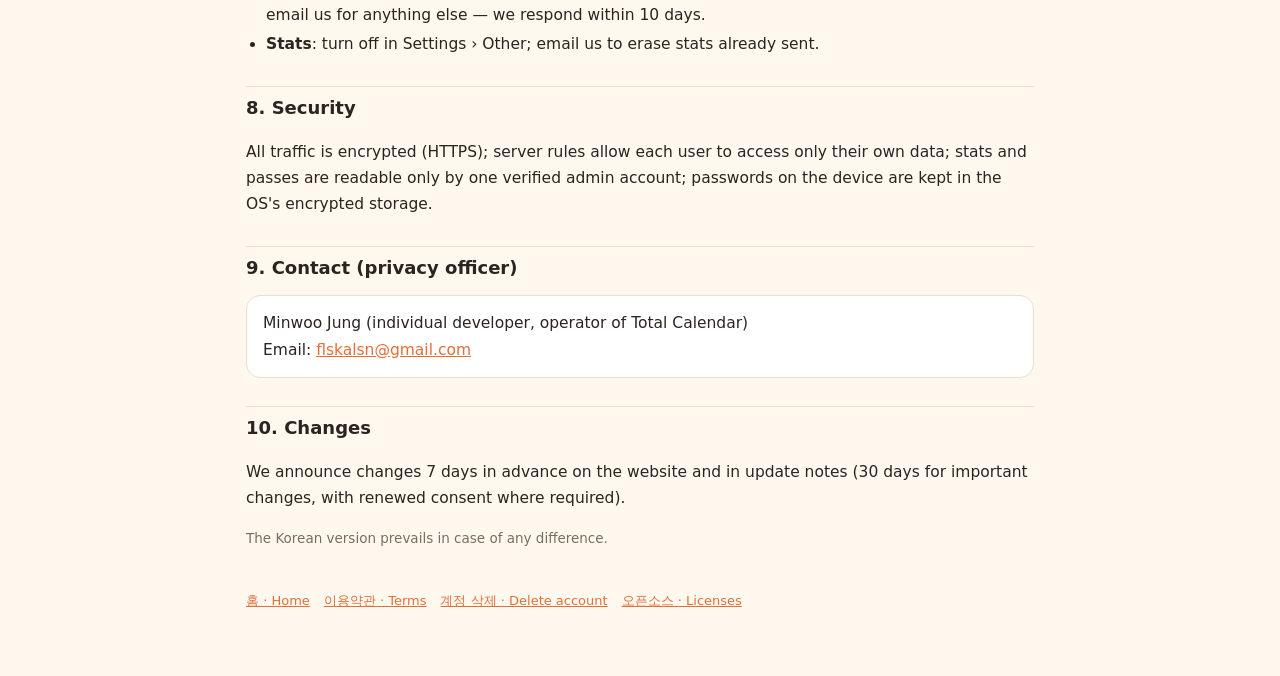
==== commit 40c901c6: "개인정보 처리방침: Google·Outlook 계정 연결(선택) 항목 추가 Co-Authored-By: Claude Opus 5.5 <noreply@anthropic.com> Cl" ====
--- a/docs/privacy.html
+++ b/docs/privacy.html
@@ -50,6 +50,16 @@
 <li>'AI로 일정 등록'에 붙여넣은 글 — PC 안에서만 처리, 인터넷으로 보내지 않음</li>
 </ul>
 
+<h2>2-1. Google·Outlook 계정 연결 (선택 · 2026년 11월 11일 추가)</h2>
+<p>설정 &gt; 4. 캘린더 연결에서 <b>Google 계정(또는 Outlook 계정)으로 연결</b>을 직접 누른 경우에만 동작해요.</p>
+<ul>
+<li>받는 권한: 내 캘린더 목록 보기, 일정 보기·만들기·수정·삭제, 계정 이메일 주소(어느 계정이 연결됐는지 보여 주는 용도)</li>
+<li>쓰는 곳: 내 일정을 달력에 보여 주고, Total Calendar에서 적은 일정을 내 Google(Outlook) 캘린더에 등록·수정·삭제하는 데만 써요.</li>
+<li>보관: 로그인 열쇠(갱신 토큰)는 내 기기 안에 암호화해서 저장해요. '내 계정으로 동기화'를 켠 경우에만 다른 기기에서도 쓸 수 있도록 내 계정 저장 공간(Firebase)에 함께 저장되고, 끄거나 계정을 지우면 서버에서 지워져요. 일정 내용 자체는 운영자 서버에 따로 모으지 않아요.</li>
+<li>연결 끊기: 설정에서 그 캘린더를 지우면 이 기기에서 열쇠가 삭제돼요. Google 계정 &gt; 보안 &gt; 서드 파티 연결에서도 언제든 접근 권한을 취소할 수 있어요.</li>
+<li>Total Calendar가 Google API로 받은 정보를 쓰고 다른 앱으로 옮기는 방식은 <a href="https://developers.google.com/terms/api-services-user-data-policy">Google API 서비스 사용자 데이터 정책</a>(제한적 사용 요건 포함)을 따라요. 받은 정보를 광고에 쓰거나, 팔거나, 사람이 읽거나, AI 학습에 쓰지 않아요.</li>
+</ul>
+
 <h2>3. 위치정보</h2>
 <p>휴대폰 위젯에서 날씨 지역을 <b>'현재 위치'로 직접 고른 경우에만</b> 위치 권한을 요청해요. 받은 위치는 약 10km 단위로 줄여 휴대폰 안에만 저장하고, 그 지역의 날씨를 받아 오는 데만 써요. 운영자 서버에는 보내지도 저장하지도 않아요. 날씨 지역을 도시로 고르거나 날씨를 끄면 위치를 전혀 쓰지 않아요. 휴대폰 설정에서 권한을 언제든 끌 수 있어요.</p>
 
@@ -147,6 +157,16 @@
 <li>Photos you add to the widget</li>
 <li>Location for "Current location" weather — rounded to about 10 km and stored only on the phone</li>
 <li>Text pasted into "Add events with AI" — processed on your PC, never sent online</li>
+</ul>
+
+<h2>2-1. Google / Outlook account connection (optional · added Nov 11, 2026)</h2>
+<p>Used only if you press <b>Connect Google account (or Outlook account)</b> in Settings &gt; 4. Calendars.</p>
+<ul>
+<li>Access requested: your calendar list, view/create/edit/delete events, and your account email (to show which account is connected)</li>
+<li>Use: only to show your events and to add, edit or delete events you write in Total Calendar in your Google (Outlook) calendar.</li>
+<li>Storage: the sign-in key (refresh token) is stored encrypted on your device. Only if you turn on "Sync with my account" is it also kept in your own account storage (Firebase) so your other devices can use it; turning that off or deleting your account removes it from the server. Event contents are not collected on the operator's server.</li>
+<li>Disconnect: remove the calendar in Settings to delete the key from the device, or revoke access anytime in Google Account &gt; Security &gt; Third-party connections.</li>
+<li>Total Calendar's use and transfer of information received from Google APIs adheres to the <a href="https://developers.google.com/terms/api-services-user-data-policy">Google API Services User Data Policy</a>, including the Limited Use requirements. We never use it for ads, sell it, let humans read it, or use it to train AI models.</li>
 </ul>
 
 <h2>3. Location</h2>
